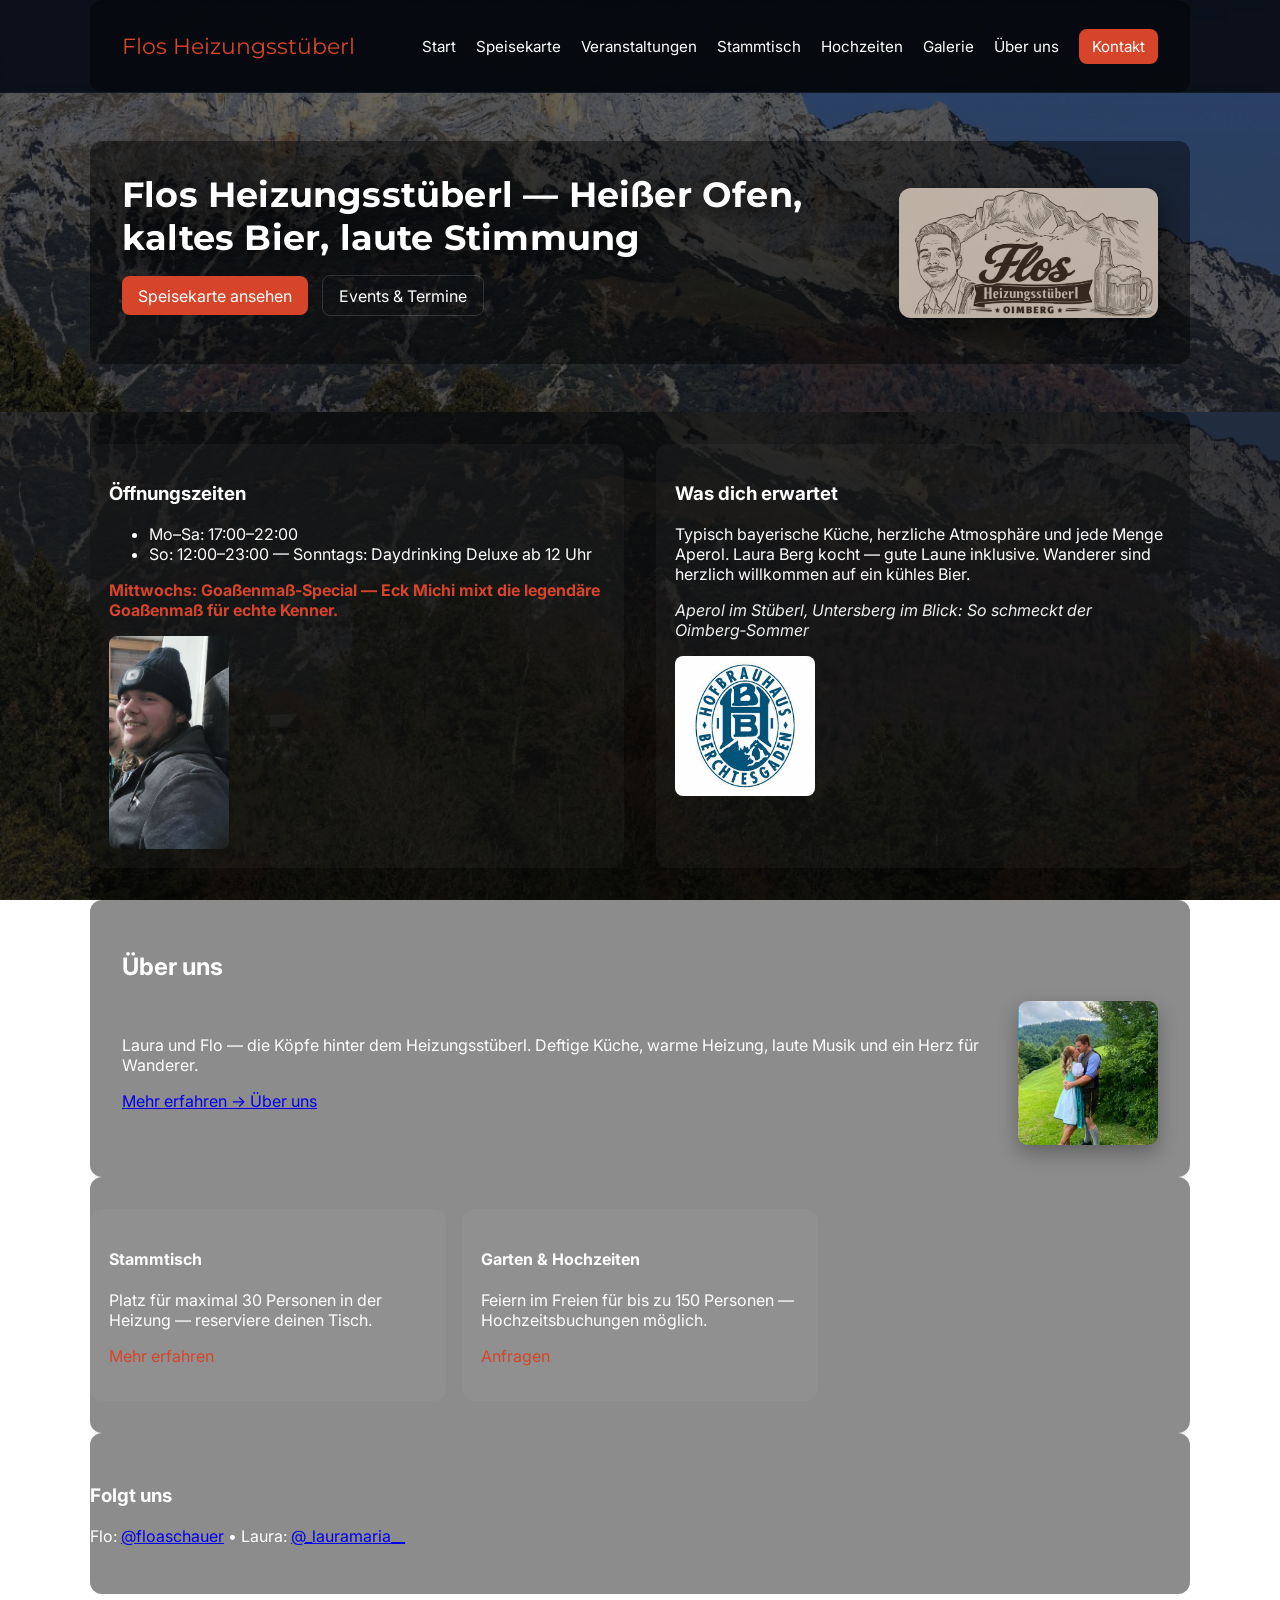
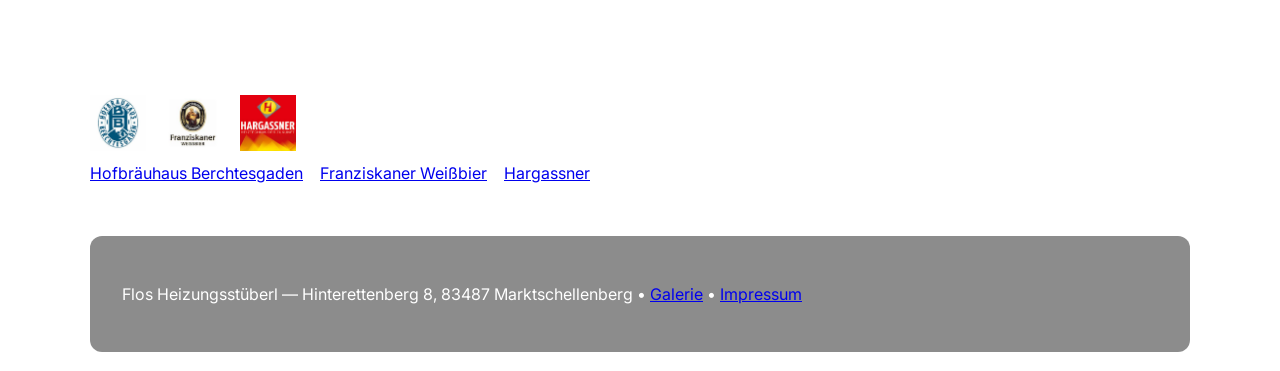
==== index.html @ 91a281ba "update image landing page" ====
<!doctype html>
<html lang="de">
<head>
  <meta charset="utf-8">
  <meta name="viewport" content="width=device-width,initial-scale=1">
  <title>Flos Heizungsstüberl — Marktschellenberg</title>
  <link rel="stylesheet" href="styles.css">
  <!-- preload main background image to help mobile browsers load it earlier -->
  <link rel="preload" as="image" href="/Logos/Untersberg.jpg">
  <link href="https://fonts.googleapis.com/css2?family=Inter:wght@300;400;600;800&family=Montserrat:wght@400;700&display=swap" rel="stylesheet">
  <meta name="description" content="Flos Heizungsstüberl in Marktschellenberg — Bistro, Bier & sonntägliches Daydrinking. Speisekarte, Veranstaltungen & Reservierung.">
</head>
<body>
  <header class="site-header">
    <div class="wrap">
      <a class="brand" href="/">Flos Heizungsstüberl</a>
      <button class="nav-toggle" aria-expanded="false" aria-label="Menü"><span class="hamburger"></span></button>
      <nav id="main-nav">
        <a href="/">Start</a>
        <a href="speisekarte.html">Speisekarte</a>
        <a href="veranstaltungen.html">Veranstaltungen</a>
        <a href="stammtisch.html">Stammtisch</a>
        <a href="hochzeiten.html">Hochzeiten</a>
        <a href="gallery.html">Galerie</a>
        <a href="ueber-uns.html">Über uns</a>
        <a href="kontakt.html" class="cta">Kontakt</a>
      </nav>
    </div>
  </header>

  <main>
    <section class="hero">
      <div class="wrap hero-inner">
        <div class="hero-text">
          <h1 class="slogan">Flos Heizungsstüberl — Heißer Ofen, kaltes Bier, laute Stimmung</h1>
          <p class="buttons">
            <a href="speisekarte.html" class="btn">Speisekarte ansehen</a>
            <a href="veranstaltungen.html" class="btn ghost">Events &amp; Termine</a>
          </p>
        </div>
        <div class="hero-image">
          <!-- Verwende Flo-Logo im Hero -->
          <img src="Bilder/Flo_Logo_V8.png" alt="Flos Logo" loading="eager">
        </div>
      </div>
    </section>

    <section class="info wrap">
      <div class="col">
        <h3>Öffnungszeiten</h3>
        <ul>
          <li>Mo–Sa: 17:00–22:00</li>
          <li>So: 12:00–23:00 — Sonntags: Daydrinking Deluxe ab 12 Uhr</li>
        </ul>
        <p class="highlight">Mittwochs: Goaßenmaß‑Special — Eck Michi mixt die legendäre Goaßenmaß für echte Kenner.</p>
        <!-- Michi Porträt neben dem Special -->
        <img src="Bilder/Michi_portraet.jpg" alt="Michi Portrait" style="width:120px;border-radius:8px;margin-top:0.6rem">
      </div>
      <div class="col">
        <h3>Was dich erwartet</h3>
        <p>Typisch bayerische Küche, herzliche Atmosphäre und jede Menge Aperol. Laura Berg kocht — gute Laune inklusive. Wanderer sind herzlich willkommen auf ein kühles Bier.</p>
        <p class="fun">Aperol im Stüberl, Untersberg im Blick: So schmeckt der Oimberg‑Sommer</p>
        <!-- Hofbräuhaus Logo weiter unten in diesem Abschnitt -->
        <img src="Logos/Hofbrauhaus_Berchtesgaden.jpg" alt="Hofbräuhaus Berchtesgaden" style="width:140px;margin-top:0.8rem;border-radius:8px">
      </div>
    </section>

    <section class="about wrap">
      <h2>Über uns</h2>
      <div style="display:flex;gap:1rem;align-items:center;flex-wrap:wrap">
        <div style="flex:1">
          <p>Laura und Flo — die Köpfe hinter dem Heizungsstüberl. Deftige Küche, warme Heizung, laute Musik und ein Herz für Wanderer.</p>
          <p><a href="ueber-uns.html" class="btn">Mehr erfahren → Über uns</a></p>
        </div>
        <div style="flex:0 0 140px">
          <img src="Bilder/Laura_Flo.jpg" alt="Flo" style="width:140px;border-radius:10px;box-shadow:0 8px 20px rgba(0,0,0,.3)">
        </div>
      </div>
    </section>

    <section class="cta-cards wrap">
      <article>
        <h4>Stammtisch</h4>
        <p>Platz für maximal 30 Personen in der Heizung — reserviere deinen Tisch.</p>
        <p><a href="stammtisch.html" class="link">Mehr erfahren</a></p>
      </article>
      <article>
        <h4>Garten &amp; Hochzeiten</h4>
        <p>Feiern im Freien für bis zu 150 Personen — Hochzeitsbuchungen möglich.</p>
        <p><a href="hochzeiten.html" class="link">Anfragen</a></p>
      </article>
    </section>

    <section class="instagram wrap">
      <h3>Folgt uns</h3>
      <p>Flo: <a href="https://www.instagram.com/floaschauer?igsh=bDdkb3ZwdTlyeHhu" target="_blank">@floaschauer</a> • Laura: <a href="https://www.instagram.com/_lauramaria__?igsh=Y3BoZnE2eTNtZHJj" target="_blank">@_lauramaria__</a></p>
    </section>

    <!-- Partner-Logos jetzt am Seitenende -->
    <section class="partners wrap">
      <h2>Unsere Freunde &amp; Sponsoren</h2>
      <div class="partner-logos">
        <a href="https://www.hofbrauhaus-berchtesgaden.shop/" target="_blank" rel="noopener">
          <img src="Logos/Hofbrauhaus_Berchtesgaden.jpg" alt="Hofbräuhaus Berchtesgaden" loading="lazy">
        </a>
        <a href="https://www.franziskaner-weissbier.de/" target="_blank" rel="noopener">
          <img src="Logos/franziskaner.jpg" alt="Franziskaner Weißbier">
        </a>
        <a href="https://www.hargassner.com/de-de" target="_blank" rel="noopener">
          <img src="Logos/Hargassner.jpg" alt="Hargassner Heizung">
        </a>
      </div>
      <div class="partner-links" style="margin-top:0.8rem">
        <a href="https://www.hofbrauhaus-berchtesgaden.shop/" target="_blank">Hofbräuhaus Berchtesgaden</a> • 
        <a href="https://www.franziskaner-weissbier.de/" target="_blank">Franziskaner Weißbier</a> • 
        <a href="https://www.hargassner.com/de-de" target="_blank">Hargassner</a>
      </div>
    </section>
  </main>

  <footer class="site-footer">
    <div class="wrap">
      <p>Flos Heizungsstüberl — Hinterettenberg 8, 83487 Marktschellenberg • <a href="gallery.html">Galerie</a> • <a href="impressum.html">Impressum</a></p>
    </div>
  </footer>

  <script>
    document.addEventListener('DOMContentLoaded', function(){
      document.querySelectorAll('img[loading="lazy"]').forEach(function(img){
        img.addEventListener('load', function(){ img.classList.add('loaded'); });
      });

      // Mobile nav toggle
      var navToggle = document.querySelector('.nav-toggle');
      var nav = document.getElementById('main-nav');
      function closeNav(){
        if(nav){ nav.classList.remove('open'); }
        if(navToggle){ navToggle.classList.remove('open'); navToggle.setAttribute('aria-expanded','false'); }
      }
      if(navToggle && nav){
        navToggle.addEventListener('click', function(e){
          e.preventDefault();
          var isOpen = nav.classList.toggle('open');
          navToggle.classList.toggle('open', isOpen);
          navToggle.setAttribute('aria-expanded', isOpen ? 'true' : 'false');
        });
        // Close nav on resize to desktop
        window.addEventListener('resize', function(){ if(window.innerWidth > 600){ closeNav(); } });
        // Optional: close when clicking outside the nav on mobile
        document.addEventListener('click', function(e){
          if(!nav.contains(e.target) && !navToggle.contains(e.target) && nav.classList.contains('open')){ closeNav(); }
        });
      }
    });
  </script>
</body>
</html>
---- styles.css ----
/* Stylesheet für Flos Heizungsstüberl - modern, bayerisch angehaucht, dunkles Theme */
:root{--wrap:1100px;--accent:#d6452a;--muted:#bfc7cc;--bg:#0b0b0b;--text:#ffffff}
*{box-sizing:border-box}
body{font-family:Inter,Montserrat,system-ui,Segoe UI,Roboto,Arial,sans-serif;margin:0;color:var(--text);
  /* Restore desktop background with fixed attachment as before (relative path) */
  background-image: linear-gradient(rgba(8,8,8,0.75), rgba(8,8,8,0.8)), url('Logos/Untersberg.jpg');
  background-size:cover;background-position:center;background-attachment:fixed;}
.wrap{max-width:var(--wrap);margin:0 auto;padding:2rem;background:rgba(0,0,0,0.45);border-radius:12px}
.site-header{background:rgba(0,0,0,0.6);backdrop-filter:blur(4px);position:sticky;top:0;z-index:40;border-bottom:1px solid rgba(255,255,255,.04)}
.site-header .wrap{display:flex;align-items:center;justify-content:space-between}
.brand{font-family:Montserrat,Plaster,Inter,serif;font-size:1.4rem;color:var(--accent);text-decoration:none}
nav a{margin-left:1rem;color:var(--text);text-decoration:none;font-size:0.95rem}
nav .cta{background:var(--accent);color:#fff;padding:.5rem .8rem;border-radius:8px}

/* Mobile hamburger button */
.nav-toggle{display:none;background:transparent;border:0;padding:.5rem;border-radius:8px;color:var(--text)}
.nav-toggle .hamburger{display:block;width:22px;height:2px;background:var(--text);position:relative}
.nav-toggle .hamburger::before,.nav-toggle .hamburger::after{content:'';display:block;width:22px;height:2px;background:var(--text);position:absolute;left:0}
.nav-toggle .hamburger::before{top:-7px}
.nav-toggle .hamburger::after{top:7px}

/* When open, animate to X */
.nav-toggle.open .hamburger{background:transparent}
.nav-toggle.open .hamburger::before{transform:rotate(45deg);top:0}
.nav-toggle.open .hamburger::after{transform:rotate(-45deg);top:0}

.hero{padding:3rem 0; color:var(--text); position:relative}
/* Use correct filename for hero background as well */
.hero{background-image:linear-gradient(rgba(0,0,0,0.6), rgba(0,0,0,0.65)), url('Logos/Untersberg.jpg');background-size:cover;background-position:center}
.hero-inner{display:flex;gap:2rem;align-items:center}
.slogan{font-family:Montserrat,Plaster,Inter,serif;font-size:2.2rem;color:#fff;margin:0 0 1rem;letter-spacing:0.2px;text-shadow:0 6px 20px rgba(0,0,0,.7)}
.lead{font-size:1.05rem;opacity:.95}
.buttons .btn{display:inline-block;margin-right:.6rem;padding:.6rem 1rem;border-radius:8px;background:var(--accent);color:#fff;text-decoration:none}
.buttons .ghost{background:transparent;border:1px solid rgba(255,255,255,.15);color:#fff}
.hero-image img{width:420px;border-radius:12px;box-shadow:0 10px 30px rgba(0,0,0,.55);filter:grayscale(10%) brightness(78%);opacity:0.98}
.partners{padding:2rem 0;background:transparent}
.partner-logos{display:flex;gap:1.2rem;align-items:center}
.partner-logos img{height:56px;object-fit:contain;filter:brightness(1);background:transparent}
.info{display:flex;gap:2rem;padding:2rem 0}
.info .col{flex:1;background:rgba(255,255,255,0.03);padding:1.2rem;border-radius:12px}
.highlight{color:var(--accent);font-weight:700}
.cta-cards{display:grid;grid-template-columns:repeat(3,1fr);gap:1rem;padding:2rem 0}
.cta-cards article{background:rgba(255,255,255,0.03);padding:1.2rem;border-radius:12px}
.instagram{padding:2rem 0}
.site-footer{padding:1.2rem 0;background:transparent;border-top:1px solid rgba(255,255,255,.04)}
.link{color:var(--accent);text-decoration:none}
.muted{color:var(--muted)}
.fun{font-style:italic;color:#eee}
.menu ul{list-style:none;padding:0}
.menu li{padding:.35rem 0}
.map-wrapper{position:relative;padding-bottom:56.25%;height:0;overflow:hidden}
.map-wrapper iframe{position:absolute;top:0;left:0;width:100%;height:100%;border:0;border-radius:8px;pointer-events:auto;touch-action:auto;-webkit-overflow-scrolling:touch}
.gallery-grid img{width:100%;border-radius:10px}
.btn.whatsapp{background:#25D366;color:#fff;border:none}

/* Map hint overlay styles */
.map-hint{position:absolute;left:12px;right:12px;bottom:12px;background:rgba(0,0,0,0.55);color:#fff;padding:.5rem .8rem;border-radius:8px;font-size:0.95rem;text-align:center;pointer-events:none}

/* Mobile optimizations */
@media(max-width:600px){
  .wrap{padding:1rem;border-radius:8px}
  .site-header .wrap{flex-direction:row;align-items:center;gap:.5rem}
  .brand{font-size:1.2rem}
  /* show hamburger and hide nav by default on mobile */
  .nav-toggle{display:inline-flex;align-items:center;justify-content:center}
  nav{display:none;flex-direction:column;gap:.5rem;margin-top:.5rem}
  nav.open{display:flex}
  nav a{margin-left:0;padding:.6rem .8rem;border-radius:8px;background:rgba(255,255,255,0.03)}
  nav a.cta{margin-top:.25rem}

  .hero-inner{flex-direction:column-reverse;gap:1rem}
  .slogan{font-size:1.4rem}
  .lead{font-size:1rem}
  .hero-image img{width:100%;max-width:420px}
  .buttons .btn{display:block;width:100%;margin:0 0 .6rem;padding:0.9rem 1rem;font-size:1rem}
  .buttons .ghost{width:100%;background:transparent;border:2px solid rgba(255,255,255,.15);color:var(--text)}
  .info{flex-direction:column}
  .info .col{padding:1rem}
  .partner-logos{justify-content:center;flex-wrap:wrap}
  .partner-logos img{height:48px;filter:none;background:rgba(255,255,255,0.02);padding:.3rem;border-radius:8px}
  .cta-cards{grid-template-columns:1fr}
  .menu li{font-size:1rem}
  .map-wrapper{padding-bottom:56.25%}
  /* mobile: avoid fixed backgrounds for performance and compatibility */
  body{background-attachment:scroll}
  /* Reduce overlay opacity on mobile so background is more visible */
  .wrap{background:rgba(0,0,0,0.25)}
  /* Use existing JPG for mobile fallback */
  .hero{background-image: linear-gradient(rgba(0,0,0,0.35), rgba(0,0,0,0.45)), url('Logos/Untersberg.jpg')}
}

/* Make mobile background lighter */
@media(max-width:600px){
  body{background-image: linear-gradient(rgba(18,18,18,0.55), rgba(18,18,18,0.55)), url('Logos/Untersberg.jpg');}
  .hero-image img{width:100%;max-width:320px}
  /* Flo portrait button style */
  .flo-btn{display:inline-block;border-radius:50%;overflow:hidden;width:56px;height:56px;border:2px solid rgba(255,255,255,0.08);box-shadow:0 6px 14px rgba(0,0,0,0.35)}
}

/* place Flo logo top-right on subpages */
@media(min-width:601px){
  .subpage-flo-logo{position:fixed;top:18px;right:18px;width:72px;height:72px;border-radius:50%;box-shadow:0 8px 20px rgba(0,0,0,.4)}
}

@media(min-width:601px) and (max-width:900px){
  .slogan{font-size:1.8rem}
  .hero-image img{width:320px}
  nav{flex-wrap:wrap}
}

/* Ensure gallery images are always visible on mobile/blocked-image fallback: force display */
.gallery-grid img{opacity:1 !important;visibility:visible !important}
/* Ensure images never overflow */
img{max-width:100%;height:auto;display:block}

/* Improve touch targets */
a,button,input,select,textarea{touch-action:manipulation}

/* Lazy-load helper: show images by default to avoid them being invisible if JS missed the load event */
img[loading="lazy"]{opacity:1;transition:opacity .35s ease-in}
img[loading="lazy"].loaded{opacity:1}
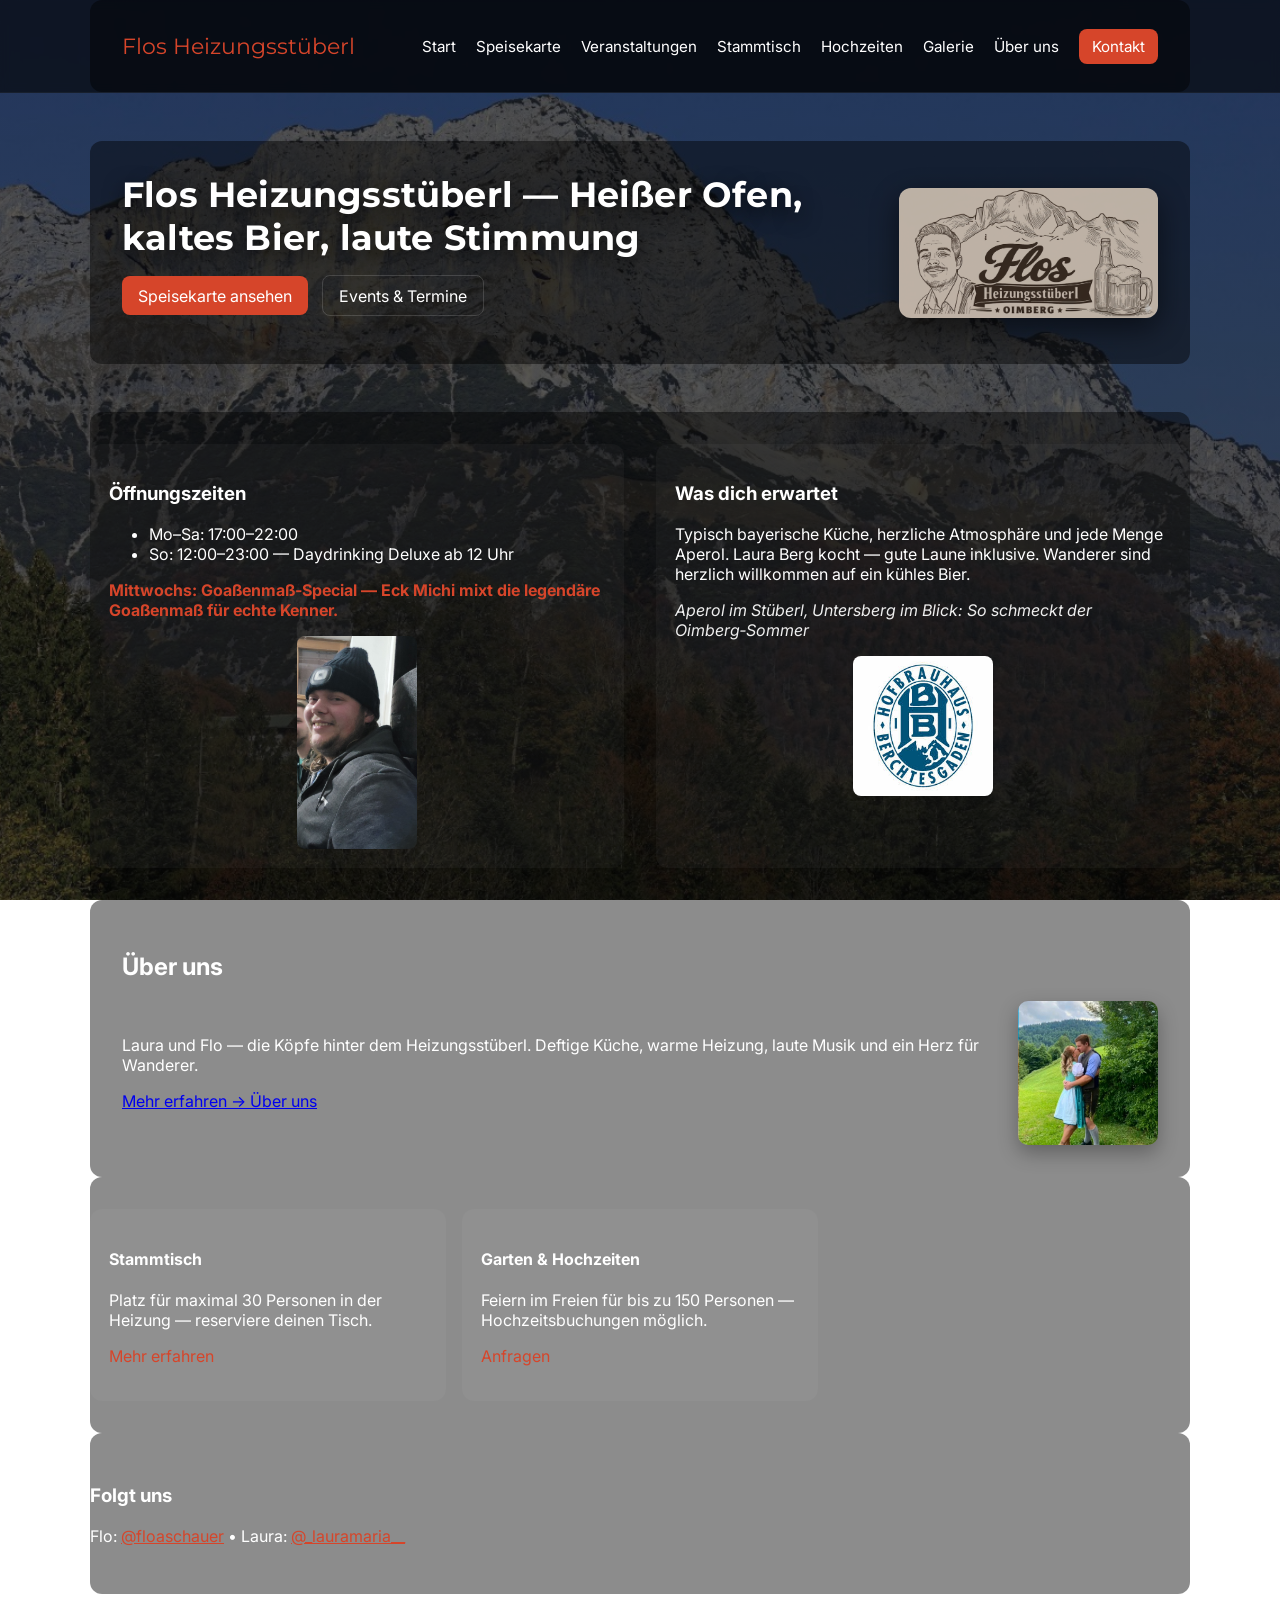
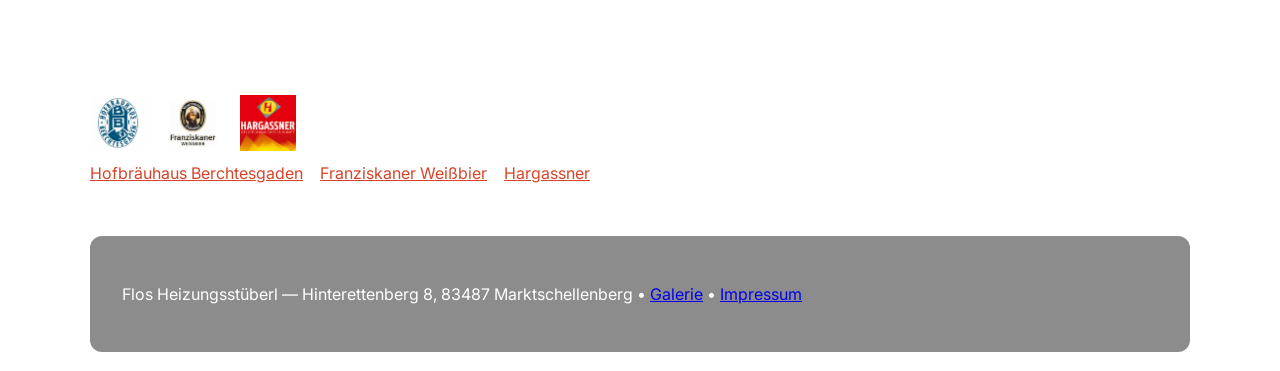
==== commit 31d81105: "minor changes" ====
--- a/index.html
+++ b/index.html
@@ -50,18 +50,21 @@
         <h3>Öffnungszeiten</h3>
         <ul>
           <li>Mo–Sa: 17:00–22:00</li>
-          <li>So: 12:00–23:00 — Sonntags: Daydrinking Deluxe ab 12 Uhr</li>
+          <li>So: 12:00–23:00 — Daydrinking Deluxe ab 12 Uhr</li>
         </ul>
         <p class="highlight">Mittwochs: Goaßenmaß‑Special — Eck Michi mixt die legendäre Goaßenmaß für echte Kenner.</p>
         <!-- Michi Porträt neben dem Special -->
+		<center>
         <img src="Bilder/Michi_portraet.jpg" alt="Michi Portrait" style="width:120px;border-radius:8px;margin-top:0.6rem">
+		</center>
       </div>
       <div class="col">
         <h3>Was dich erwartet</h3>
         <p>Typisch bayerische Küche, herzliche Atmosphäre und jede Menge Aperol. Laura Berg kocht — gute Laune inklusive. Wanderer sind herzlich willkommen auf ein kühles Bier.</p>
         <p class="fun">Aperol im Stüberl, Untersberg im Blick: So schmeckt der Oimberg‑Sommer</p>
-        <!-- Hofbräuhaus Logo weiter unten in diesem Abschnitt -->
+        <center>
         <img src="Logos/Hofbrauhaus_Berchtesgaden.jpg" alt="Hofbräuhaus Berchtesgaden" style="width:140px;margin-top:0.8rem;border-radius:8px">
+		</center>
       </div>
     </section>
 
@@ -93,7 +96,7 @@
 
     <section class="instagram wrap">
       <h3>Folgt uns</h3>
-      <p>Flo: <a href="https://www.instagram.com/floaschauer?igsh=bDdkb3ZwdTlyeHhu" target="_blank">@floaschauer</a> • Laura: <a href="https://www.instagram.com/_lauramaria__?igsh=Y3BoZnE2eTNtZHJj" target="_blank">@_lauramaria__</a></p>
+      <p>Flo: <a href="https://www.instagram.com/floaschauer?igsh=bDdkb3ZwdTlyeHhu" style="color: #d6452a; target="_blank">@floaschauer</a> • Laura: <a href="https://www.instagram.com/_lauramaria__?igsh=Y3BoZnE2eTNtZHJj" style="color: #d6452a; target="_blank">@_lauramaria__</a></p>
     </section>
 
     <!-- Partner-Logos jetzt am Seitenende -->
@@ -111,9 +114,9 @@
         </a>
       </div>
       <div class="partner-links" style="margin-top:0.8rem">
-        <a href="https://www.hofbrauhaus-berchtesgaden.shop/" target="_blank">Hofbräuhaus Berchtesgaden</a> • 
-        <a href="https://www.franziskaner-weissbier.de/" target="_blank">Franziskaner Weißbier</a> • 
-        <a href="https://www.hargassner.com/de-de" target="_blank">Hargassner</a>
+        <a href="https://www.hofbrauhaus-berchtesgaden.shop/" style="color: #d6452a; target="_blank">Hofbräuhaus Berchtesgaden</a> • 
+        <a href="https://www.franziskaner-weissbier.de/" style="color: #d6452a; target="_blank">Franziskaner Weißbier</a> • 
+        <a href="https://www.hargassner.com/de-de" style="color: #d6452a; target="_blank">Hargassner</a>
       </div>
     </section>
   </main>
--- a/styles.css
+++ b/styles.css
@@ -3,7 +3,7 @@
 *{box-sizing:border-box}
 body{font-family:Inter,Montserrat,system-ui,Segoe UI,Roboto,Arial,sans-serif;margin:0;color:var(--text);
   /* Restore desktop background with fixed attachment as before (relative path) */
-  background-image: linear-gradient(rgba(8,8,8,0.75), rgba(8,8,8,0.8)), url('Logos/Untersberg.jpg');
+  background-image: linear-gradient(rgba(8,8,8,0.65), rgba(8,8,8,0.7)), url('Logos/Untersberg.jpg');
   background-size:cover;background-position:center;background-attachment:fixed;}
 .wrap{max-width:var(--wrap);margin:0 auto;padding:2rem;background:rgba(0,0,0,0.45);border-radius:12px}
 .site-header{background:rgba(0,0,0,0.6);backdrop-filter:blur(4px);position:sticky;top:0;z-index:40;border-bottom:1px solid rgba(255,255,255,.04)}
@@ -26,7 +26,7 @@
 
 .hero{padding:3rem 0; color:var(--text); position:relative}
 /* Use correct filename for hero background as well */
-.hero{background-image:linear-gradient(rgba(0,0,0,0.6), rgba(0,0,0,0.65)), url('Logos/Untersberg.jpg');background-size:cover;background-position:center}
+/*.hero{background-image:linear-gradient(rgba(0,0,0,0.6), rgba(0,0,0,0.65)), url('Logos/Untersberg.jpg');background-size:cover;background-position:center}*/
 .hero-inner{display:flex;gap:2rem;align-items:center}
 .slogan{font-family:Montserrat,Plaster,Inter,serif;font-size:2.2rem;color:#fff;margin:0 0 1rem;letter-spacing:0.2px;text-shadow:0 6px 20px rgba(0,0,0,.7)}
 .lead{font-size:1.05rem;opacity:.95}
@@ -91,7 +91,7 @@
 
 /* Make mobile background lighter */
 @media(max-width:600px){
-  body{background-image: linear-gradient(rgba(18,18,18,0.55), rgba(18,18,18,0.55)), url('Logos/Untersberg.jpg');}
+  body{background-image: linear-gradient(rgba(18,18,18,0.45), rgba(18,18,18,0.45)), url('Logos/Untersberg.jpg');}
   .hero-image img{width:100%;max-width:320px}
   /* Flo portrait button style */
   .flo-btn{display:inline-block;border-radius:50%;overflow:hidden;width:56px;height:56px;border:2px solid rgba(255,255,255,0.08);box-shadow:0 6px 14px rgba(0,0,0,0.35)}
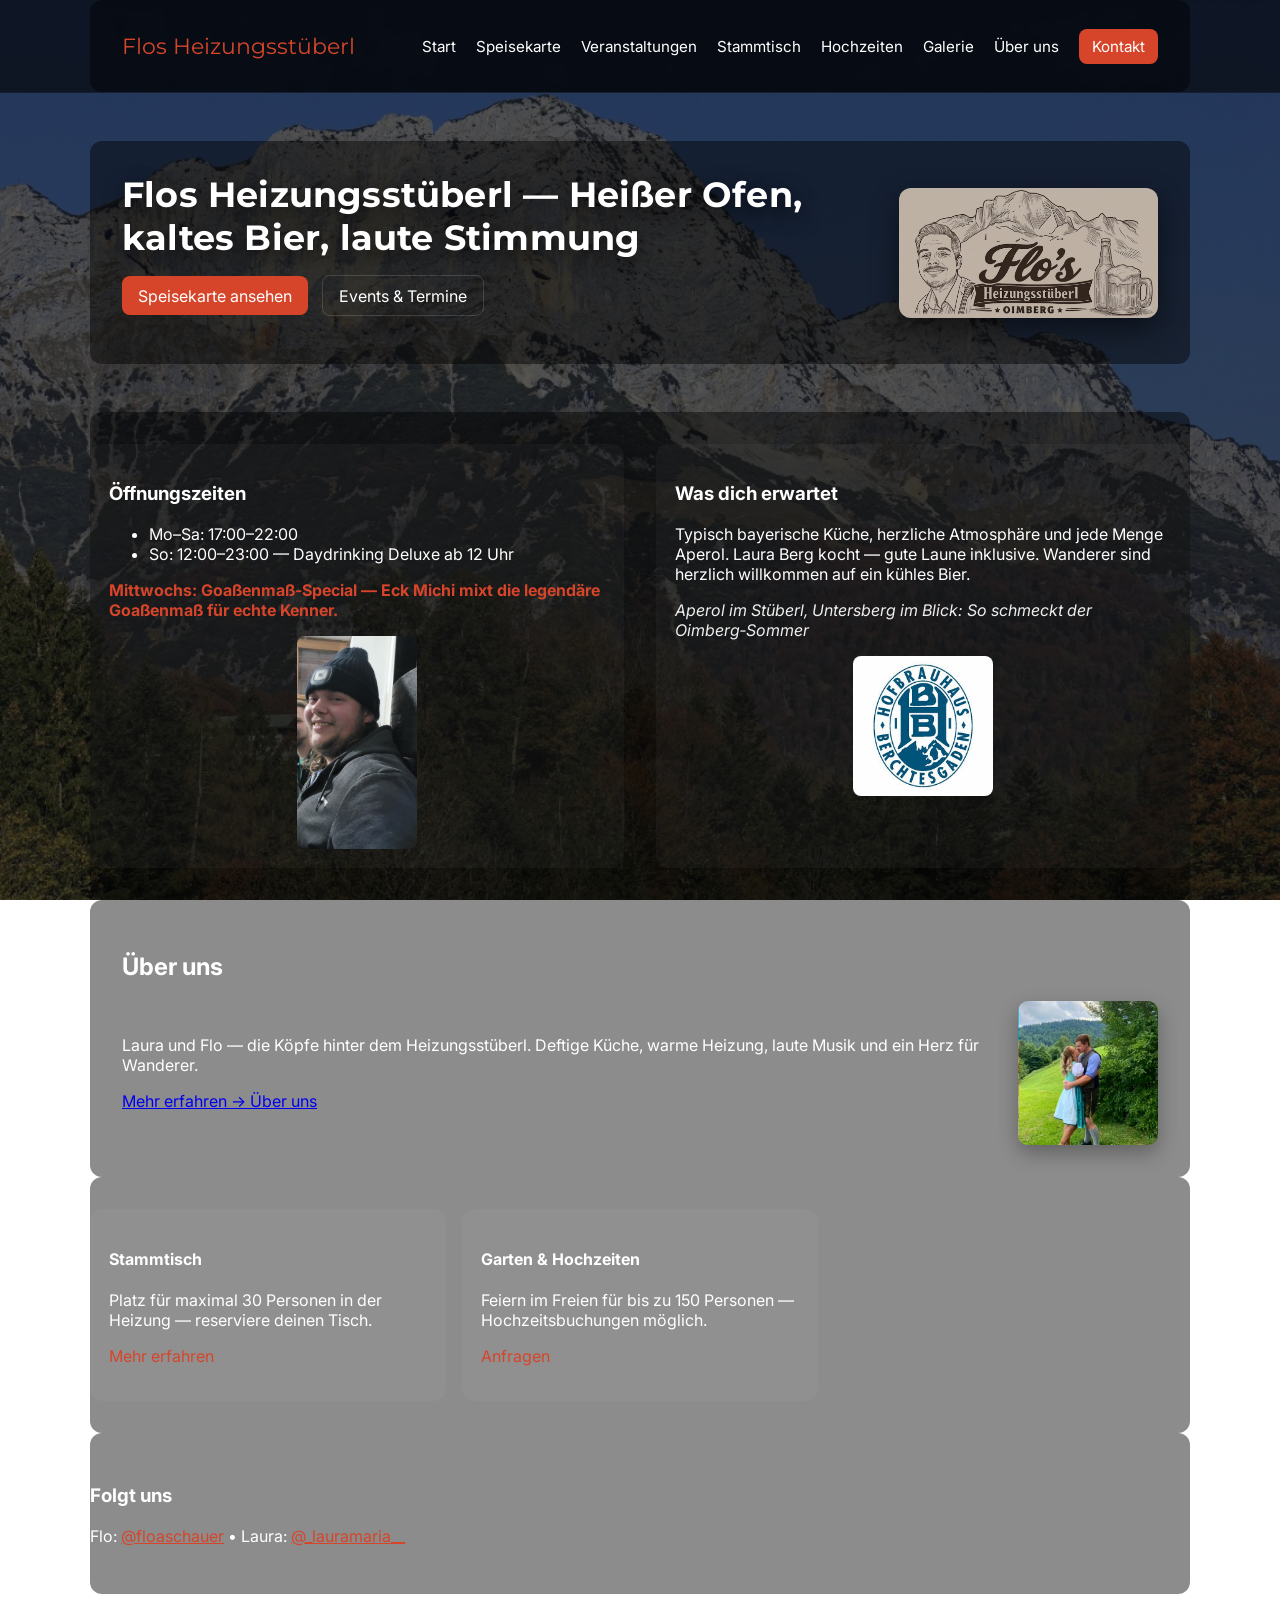
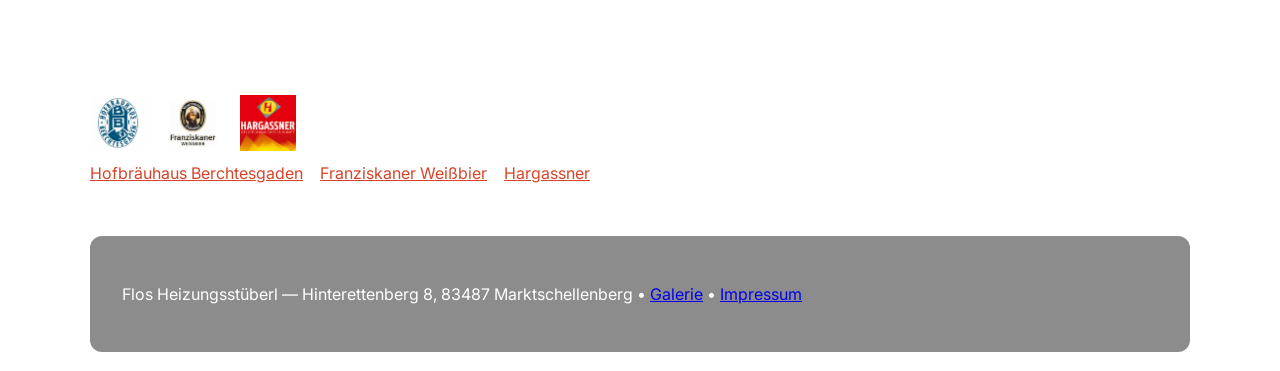
==== commit fa1fe870: "update logo" ====
--- a/index.html
+++ b/index.html
@@ -40,7 +40,7 @@
         </div>
         <div class="hero-image">
           <!-- Verwende Flo-Logo im Hero -->
-          <img src="Bilder/Flo_Logo_V8.png" alt="Flos Logo" loading="eager">
+          <img src="Bilder/Flo_Logo_V10.jpg" alt="Flos Logo" loading="eager">
         </div>
       </div>
     </section>
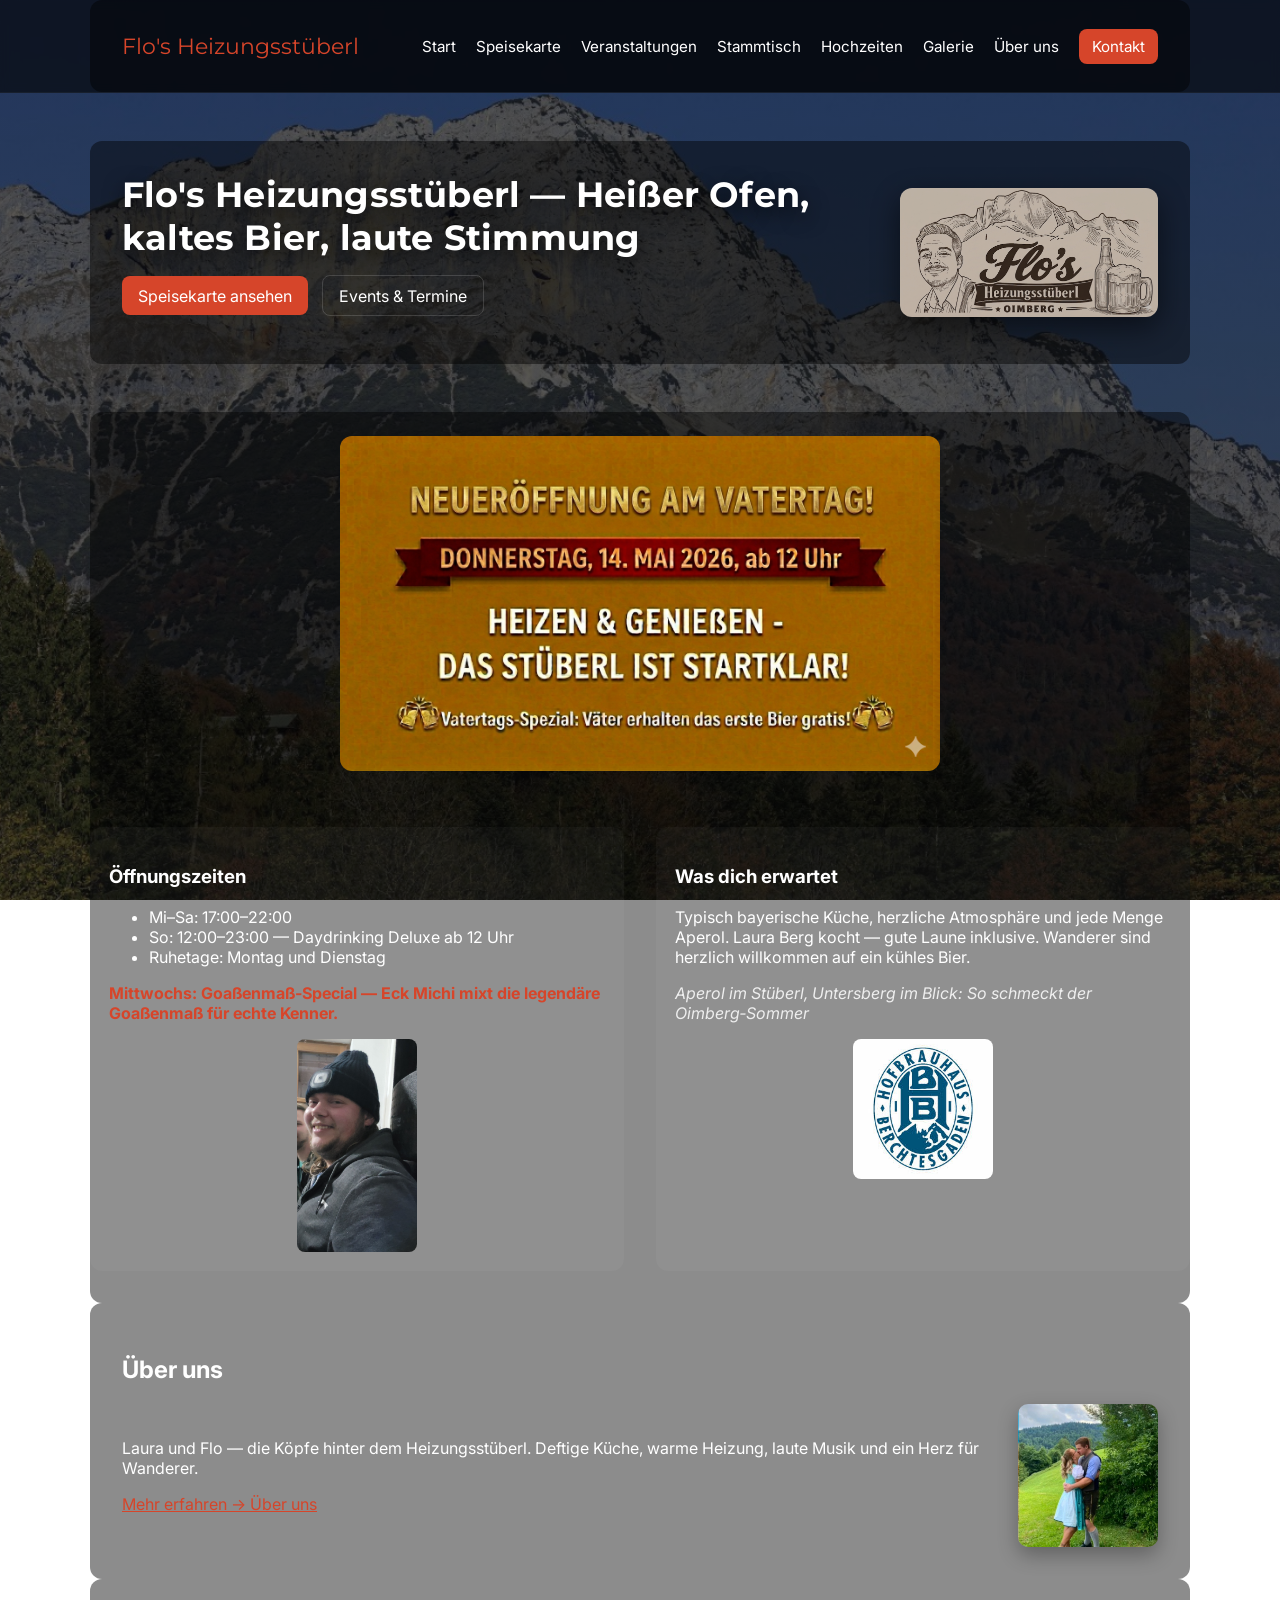
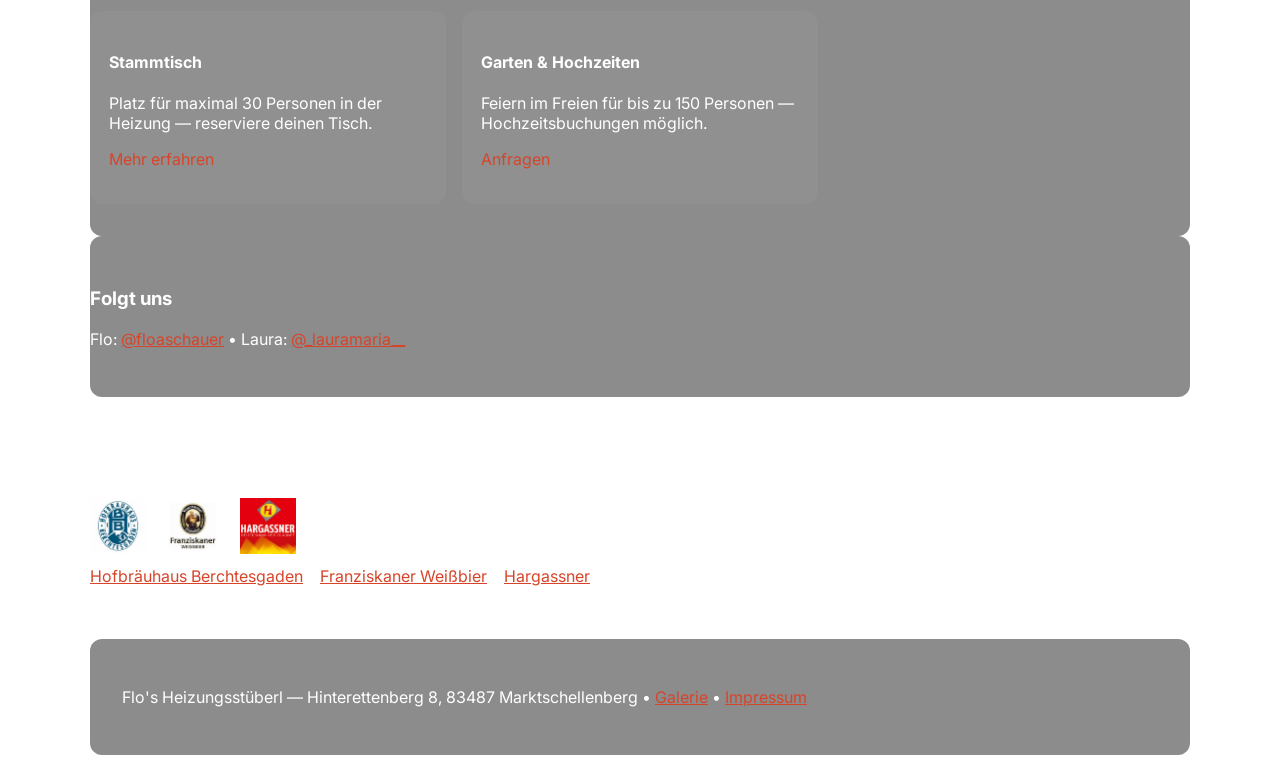
==== commit 42ff40d3: "Update: Flo's Heizungsstüberl Anpassungen (Öffnungszeiten, Links, Neueröffnung-Bild)" ====
--- a/index.html
+++ b/index.html
@@ -3,17 +3,17 @@
 <head>
   <meta charset="utf-8">
   <meta name="viewport" content="width=device-width,initial-scale=1">
-  <title>Flos Heizungsstüberl — Marktschellenberg</title>
+  <title>Flo's Heizungsstüberl — Marktschellenberg</title>
   <link rel="stylesheet" href="styles.css">
   <!-- preload main background image to help mobile browsers load it earlier -->
   <link rel="preload" as="image" href="/Logos/Untersberg.jpg">
   <link href="https://fonts.googleapis.com/css2?family=Inter:wght@300;400;600;800&family=Montserrat:wght@400;700&display=swap" rel="stylesheet">
-  <meta name="description" content="Flos Heizungsstüberl in Marktschellenberg — Bistro, Bier & sonntägliches Daydrinking. Speisekarte, Veranstaltungen & Reservierung.">
+  <meta name="description" content="Flo's Heizungsstüberl in Marktschellenberg — Bistro, Bier & sonntägliches Daydrinking. Speisekarte, Veranstaltungen & Reservierung.">
 </head>
 <body>
   <header class="site-header">
     <div class="wrap">
-      <a class="brand" href="/">Flos Heizungsstüberl</a>
+      <a class="brand" href="/">Flo's Heizungsstüberl</a>
       <button class="nav-toggle" aria-expanded="false" aria-label="Menü"><span class="hamburger"></span></button>
       <nav id="main-nav">
         <a href="/">Start</a>
@@ -32,7 +32,7 @@
     <section class="hero">
       <div class="wrap hero-inner">
         <div class="hero-text">
-          <h1 class="slogan">Flos Heizungsstüberl — Heißer Ofen, kaltes Bier, laute Stimmung</h1>
+          <h1 class="slogan">Flo's Heizungsstüberl — Heißer Ofen, kaltes Bier, laute Stimmung</h1>
           <p class="buttons">
             <a href="speisekarte.html" class="btn">Speisekarte ansehen</a>
             <a href="veranstaltungen.html" class="btn ghost">Events &amp; Termine</a>
@@ -45,12 +45,19 @@
       </div>
     </section>
 
+    <section class="wrap" style="text-align:center;padding-top:1.5rem;padding-bottom:1.5rem">
+      <center>
+      <img src="Bilder/Neueroeffnung.png" alt="Neueröffnung am Vatertag" style="width:100%;max-width:600px;border-radius:12px">
+      </center>
+    </section>
+
     <section class="info wrap">
       <div class="col">
         <h3>Öffnungszeiten</h3>
         <ul>
-          <li>Mo–Sa: 17:00–22:00</li>
+          <li>Mi–Sa: 17:00–22:00</li>
           <li>So: 12:00–23:00 — Daydrinking Deluxe ab 12 Uhr</li>
+          <li>Ruhetage: Montag und Dienstag</li>
         </ul>
         <p class="highlight">Mittwochs: Goaßenmaß‑Special — Eck Michi mixt die legendäre Goaßenmaß für echte Kenner.</p>
         <!-- Michi Porträt neben dem Special -->
@@ -123,7 +130,7 @@
 
   <footer class="site-footer">
     <div class="wrap">
-      <p>Flos Heizungsstüberl — Hinterettenberg 8, 83487 Marktschellenberg • <a href="gallery.html">Galerie</a> • <a href="impressum.html">Impressum</a></p>
+      <p>Flo's Heizungsstüberl — Hinterettenberg 8, 83487 Marktschellenberg • <a href="gallery.html">Galerie</a> • <a href="impressum.html">Impressum</a></p>
     </div>
   </footer>
 
--- a/styles.css
+++ b/styles.css
@@ -119,3 +119,7 @@
 /* Lazy-load helper: show images by default to avoid them being invisible if JS missed the load event */
 img[loading="lazy"]{opacity:1;transition:opacity .35s ease-in}
 img[loading="lazy"].loaded{opacity:1}
+
+a {
+  color: var(--accent);
+}
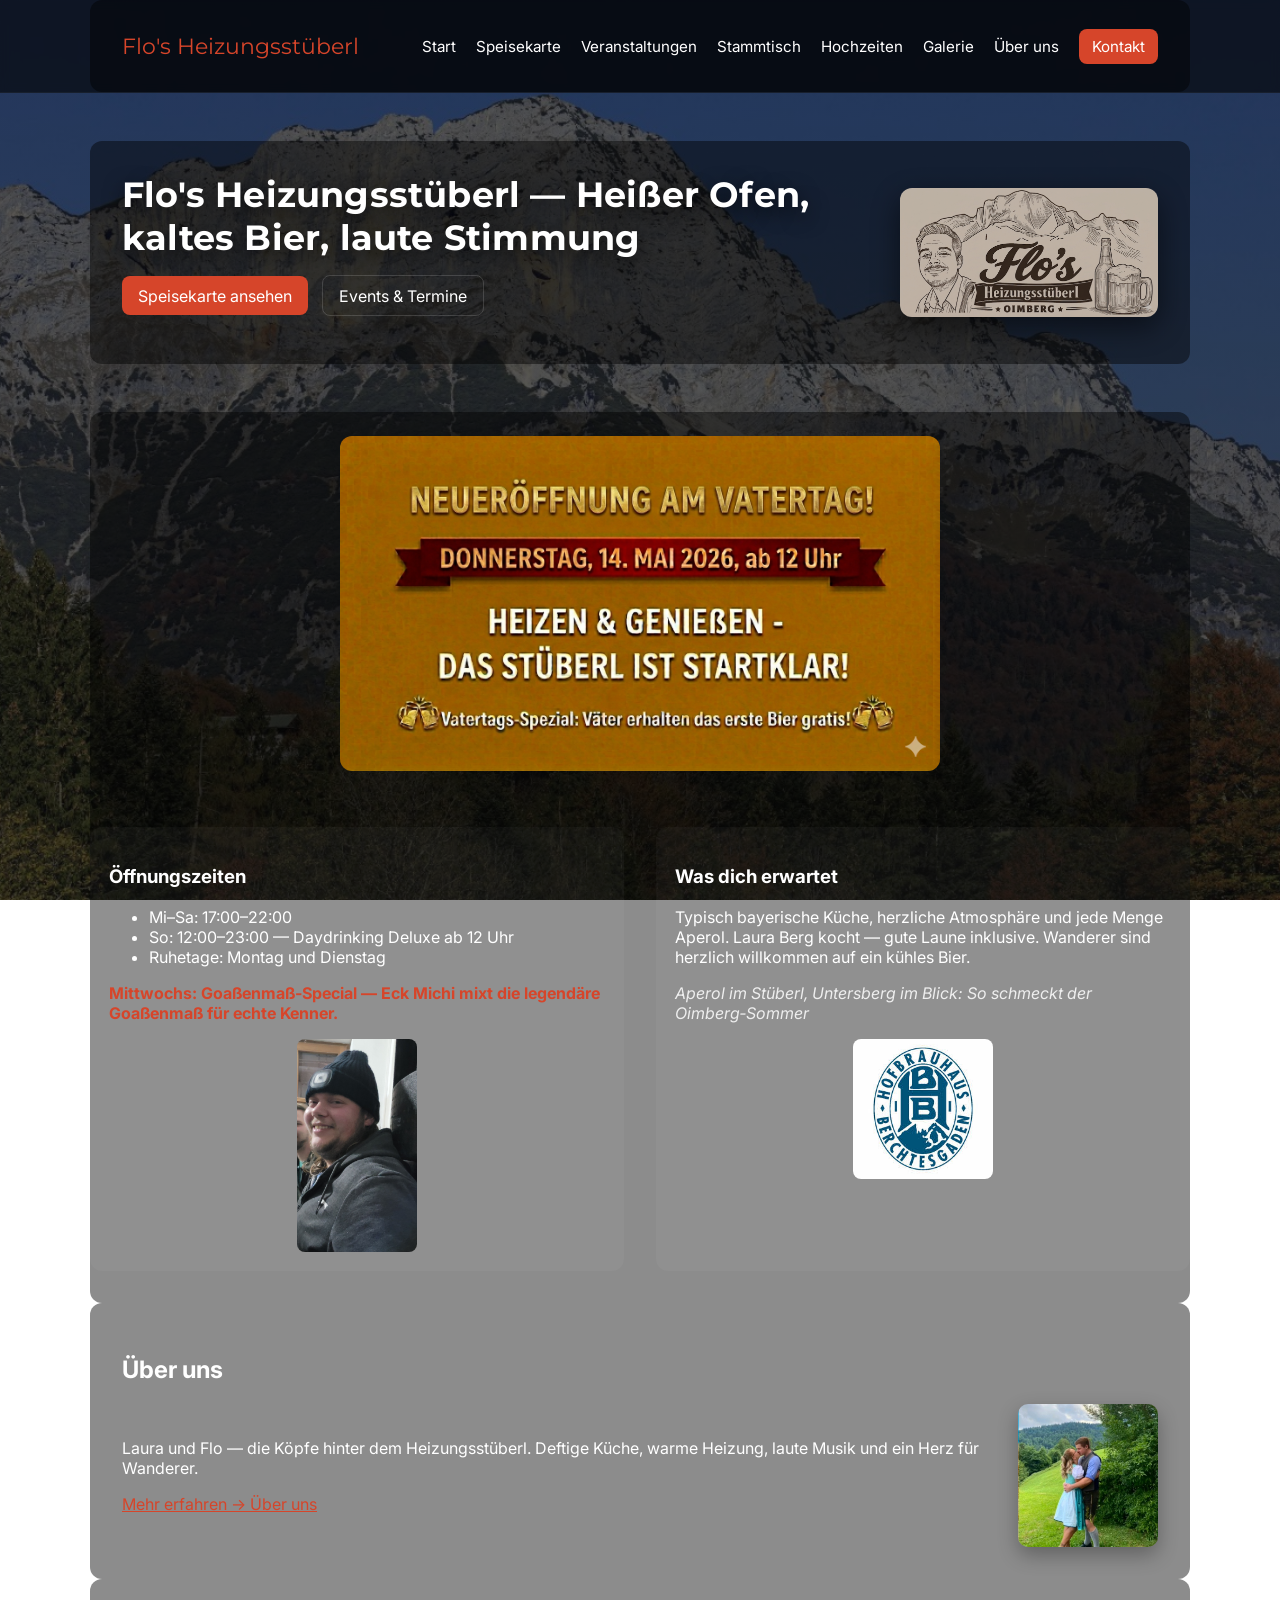
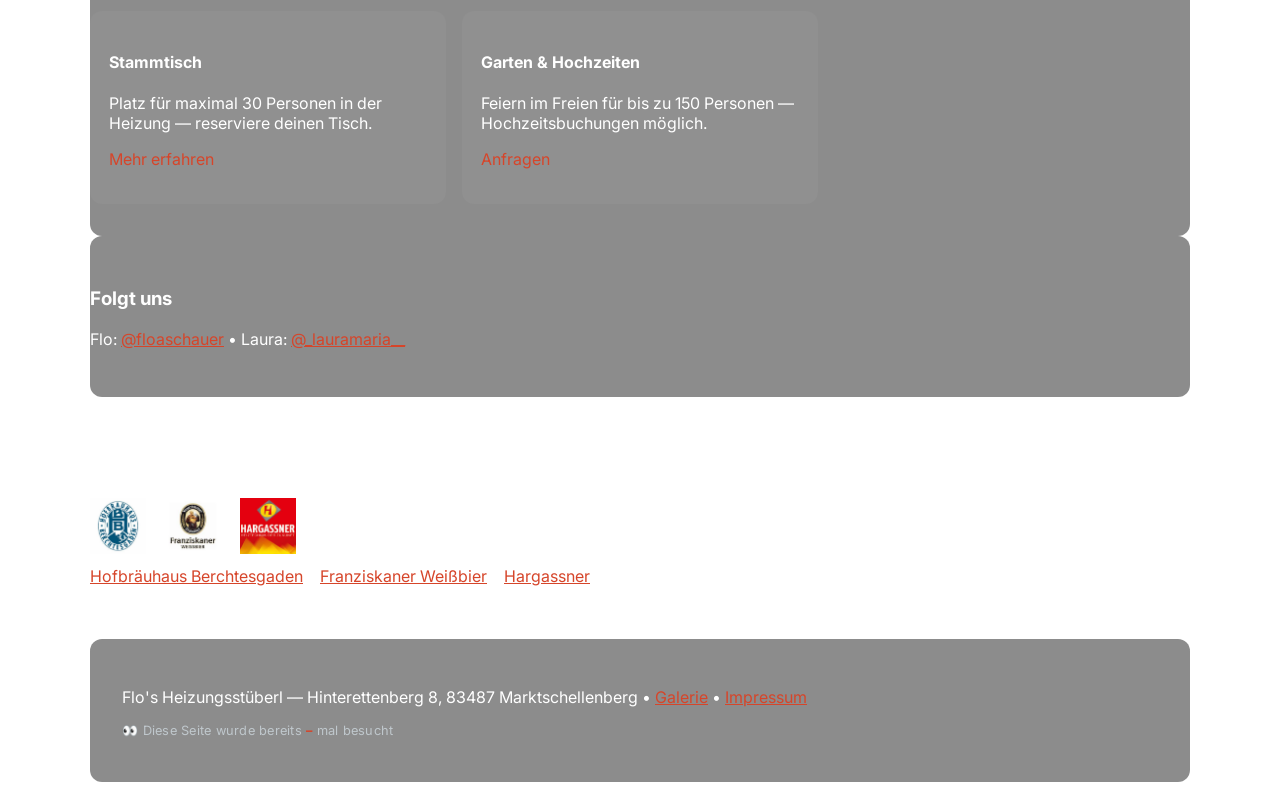
==== commit 91ce5de1: "Add visitor counter to landing page footer" ====
--- a/index.html
+++ b/index.html
@@ -131,10 +131,27 @@
   <footer class="site-footer">
     <div class="wrap">
       <p>Flo's Heizungsstüberl — Hinterettenberg 8, 83487 Marktschellenberg • <a href="gallery.html">Galerie</a> • <a href="impressum.html">Impressum</a></p>
+      <p class="visit-counter">👀 Diese Seite wurde bereits <strong id="visit-count">…</strong> mal besucht</p>
     </div>
   </footer>
 
   <script>
+    // Visitor counter — increments once per browser session
+    (function(){
+      var countEl = document.getElementById('visit-count');
+      if(!countEl) return;
+      var api = 'https://api.counterapi.dev/v1/flos-heizungs-stueberl/homepage/';
+      var alreadyCounted = sessionStorage.getItem('visited');
+      var endpoint = alreadyCounted ? 'get' : 'up';
+      fetch(api + endpoint)
+        .then(function(r){ return r.ok ? r.json() : Promise.reject(); })
+        .then(function(d){
+          countEl.textContent = (d.count || 0).toLocaleString('de-DE');
+          if(!alreadyCounted) sessionStorage.setItem('visited','1');
+        })
+        .catch(function(){ countEl.textContent = '–'; });
+    })();
+
     document.addEventListener('DOMContentLoaded', function(){
       document.querySelectorAll('img[loading="lazy"]').forEach(function(img){
         img.addEventListener('load', function(){ img.classList.add('loaded'); });
--- a/styles.css
+++ b/styles.css
@@ -43,6 +43,8 @@
 .cta-cards article{background:rgba(255,255,255,0.03);padding:1.2rem;border-radius:12px}
 .instagram{padding:2rem 0}
 .site-footer{padding:1.2rem 0;background:transparent;border-top:1px solid rgba(255,255,255,.04)}
+.visit-counter{margin-top:.5rem;font-size:.8rem;color:var(--muted);letter-spacing:.02em}
+.visit-counter strong{color:var(--accent)}
 .link{color:var(--accent);text-decoration:none}
 .muted{color:var(--muted)}
 .fun{font-style:italic;color:#eee}
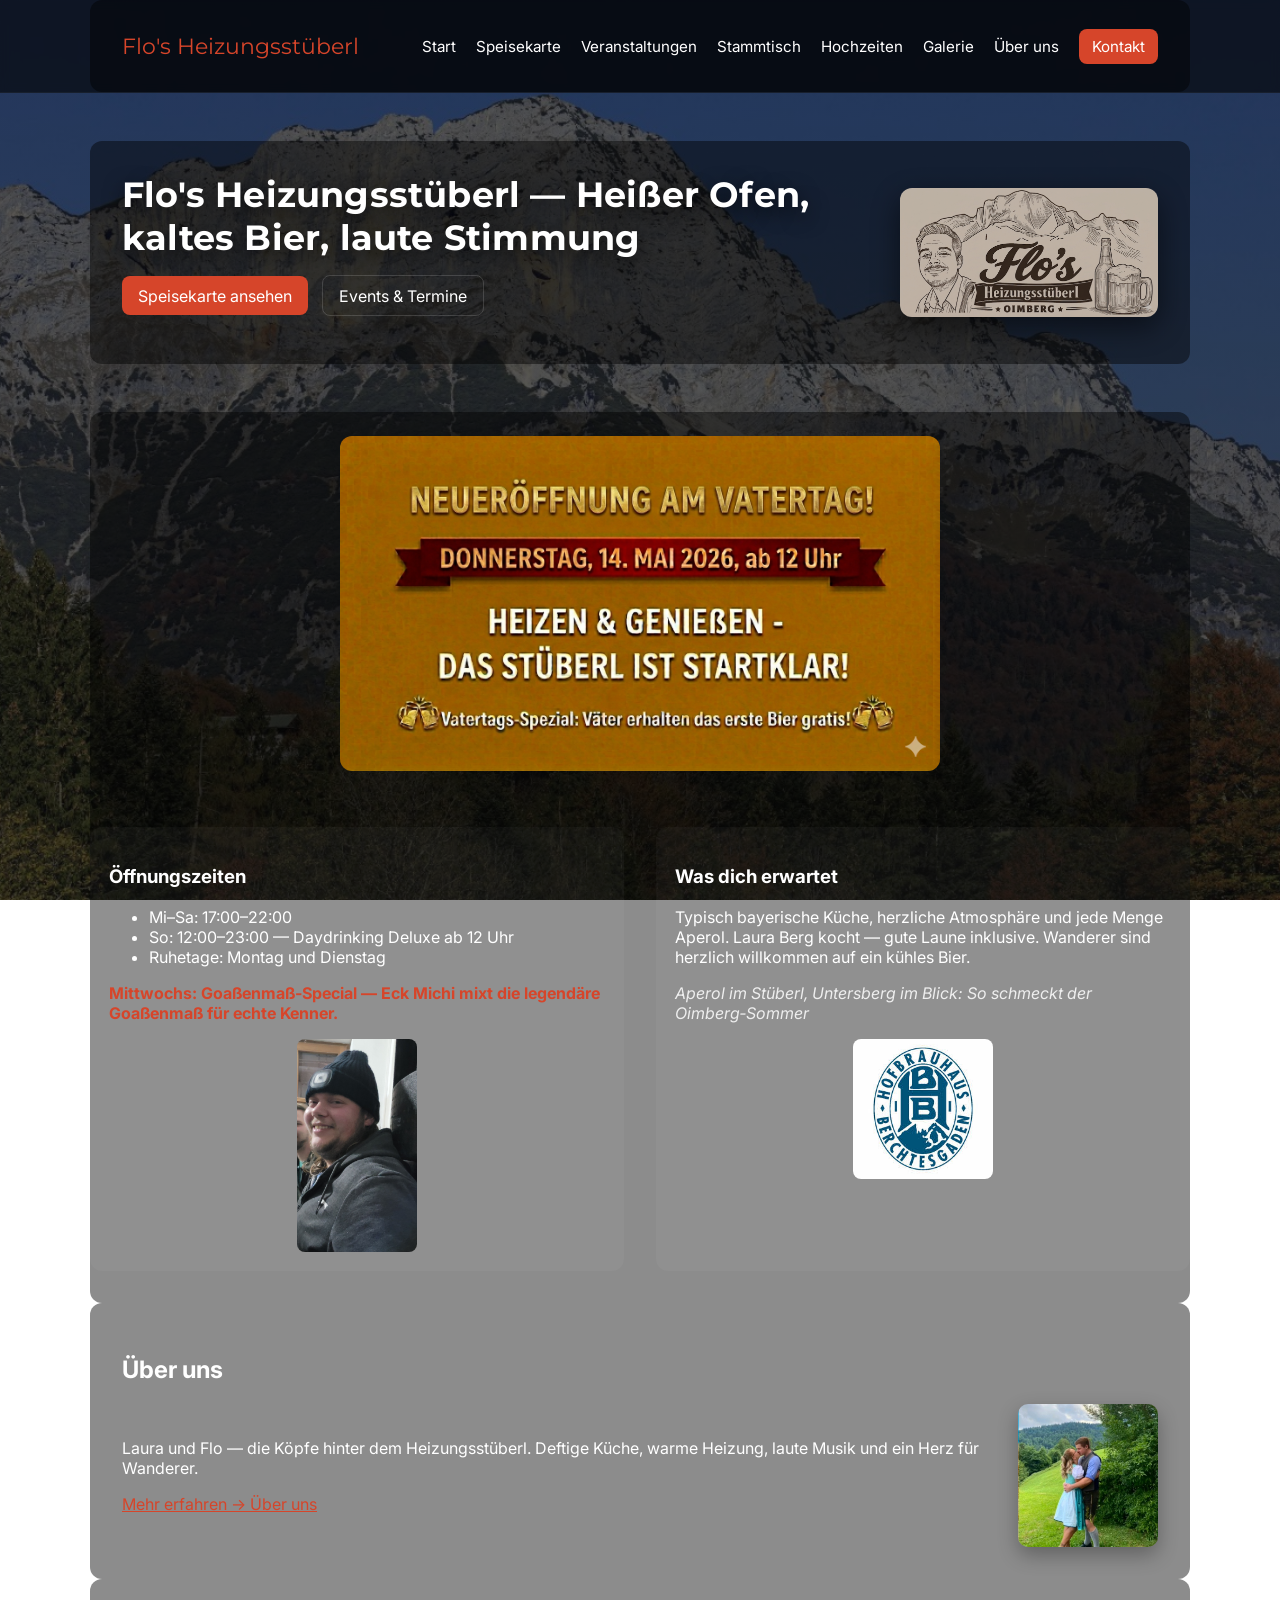
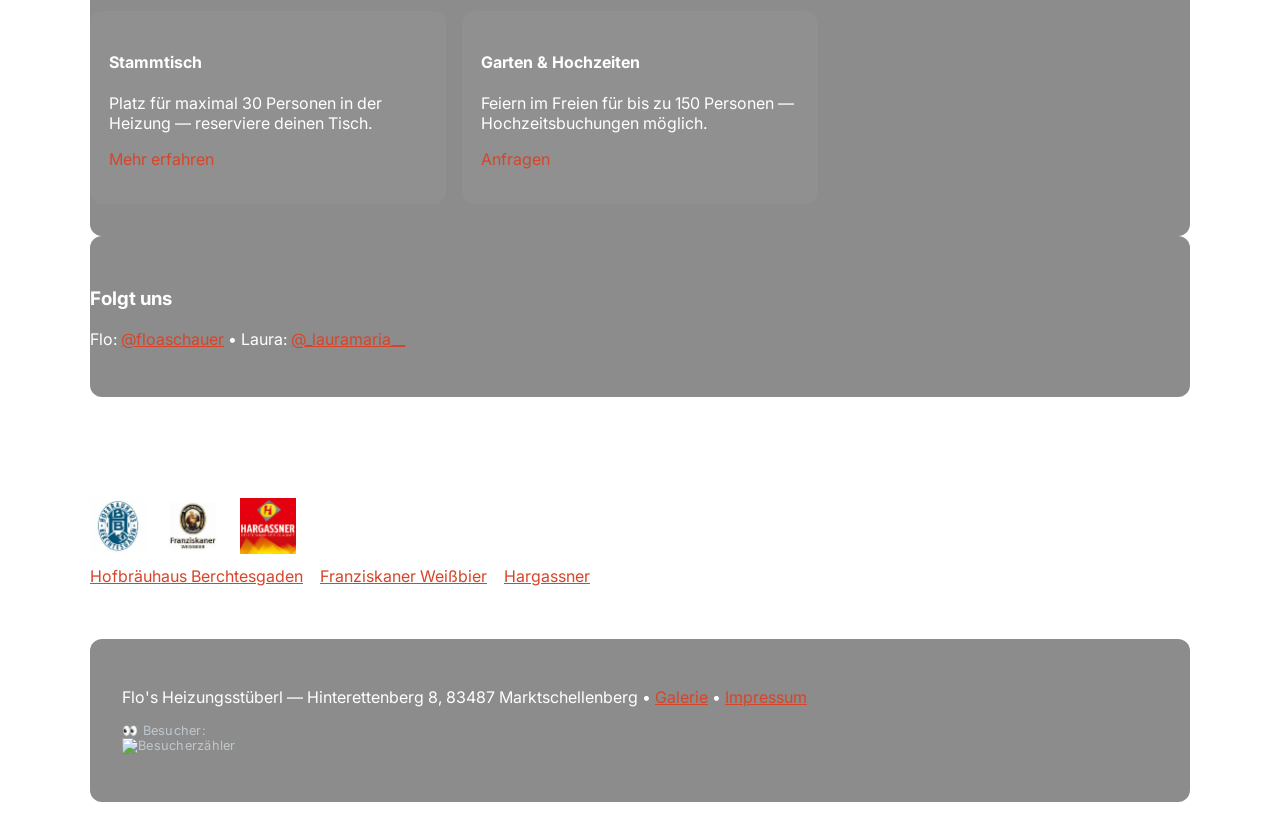
==== commit 1d101d47: "Fix visitor counter: switch to image-based hits.seeyoufarm badge (CORS-safe)" ====
--- a/index.html
+++ b/index.html
@@ -131,27 +131,11 @@
   <footer class="site-footer">
     <div class="wrap">
       <p>Flo's Heizungsstüberl — Hinterettenberg 8, 83487 Marktschellenberg • <a href="gallery.html">Galerie</a> • <a href="impressum.html">Impressum</a></p>
-      <p class="visit-counter">👀 Diese Seite wurde bereits <strong id="visit-count">…</strong> mal besucht</p>
+      <p class="visit-counter">👀 Besucher: <img src="https://hits.seeyoufarm.com/api/count/incr/badge.svg?url=https%3A%2F%2Fflos-heizungs-stueberl.github.io&count_bg=%23D6452A&title_bg=%23555555&icon=&icon_color=%23E7E7E7&title=Besuche&edge_flat=true" alt="Besucherzähler" style="vertical-align:middle;height:20px"></p>
     </div>
   </footer>
 
   <script>
-    // Visitor counter — increments once per browser session
-    (function(){
-      var countEl = document.getElementById('visit-count');
-      if(!countEl) return;
-      var api = 'https://api.counterapi.dev/v1/flos-heizungs-stueberl/homepage/';
-      var alreadyCounted = sessionStorage.getItem('visited');
-      var endpoint = alreadyCounted ? 'get' : 'up';
-      fetch(api + endpoint)
-        .then(function(r){ return r.ok ? r.json() : Promise.reject(); })
-        .then(function(d){
-          countEl.textContent = (d.count || 0).toLocaleString('de-DE');
-          if(!alreadyCounted) sessionStorage.setItem('visited','1');
-        })
-        .catch(function(){ countEl.textContent = '–'; });
-    })();
-
     document.addEventListener('DOMContentLoaded', function(){
       document.querySelectorAll('img[loading="lazy"]').forEach(function(img){
         img.addEventListener('load', function(){ img.classList.add('loaded'); });
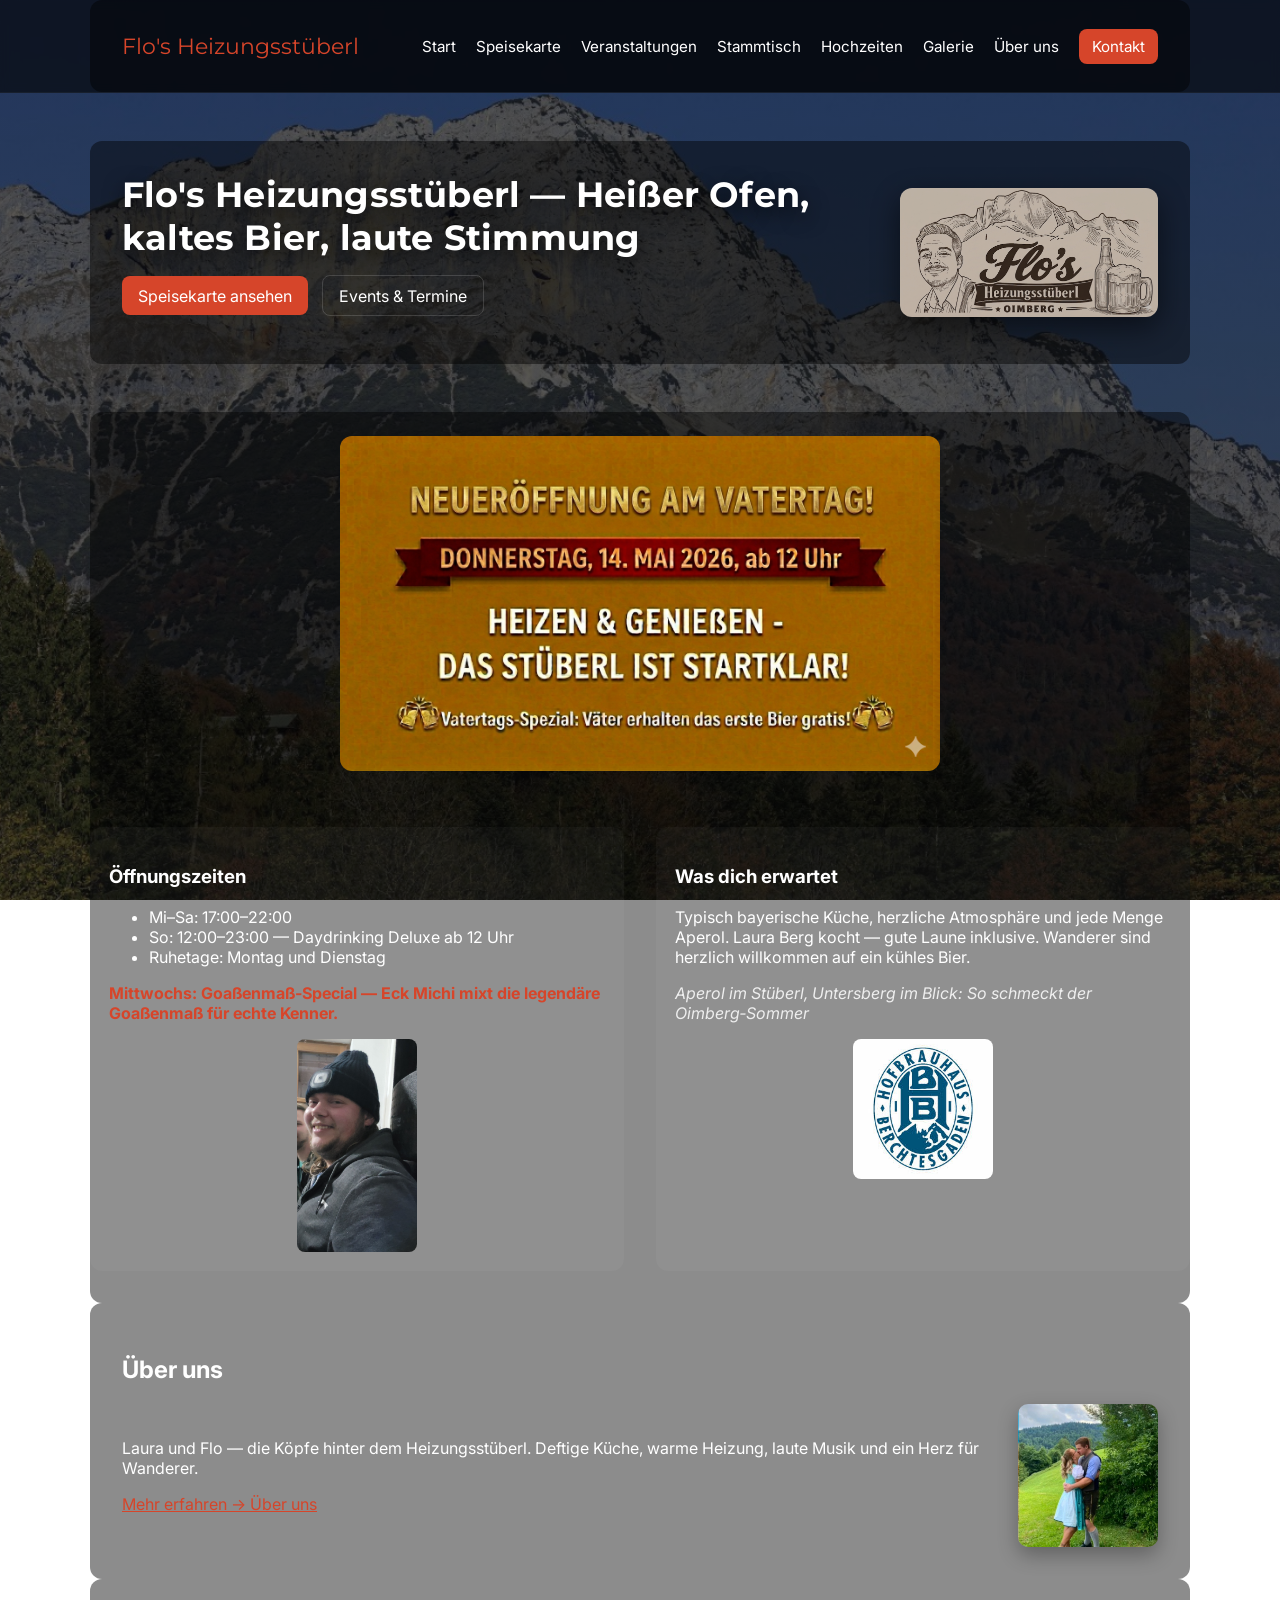
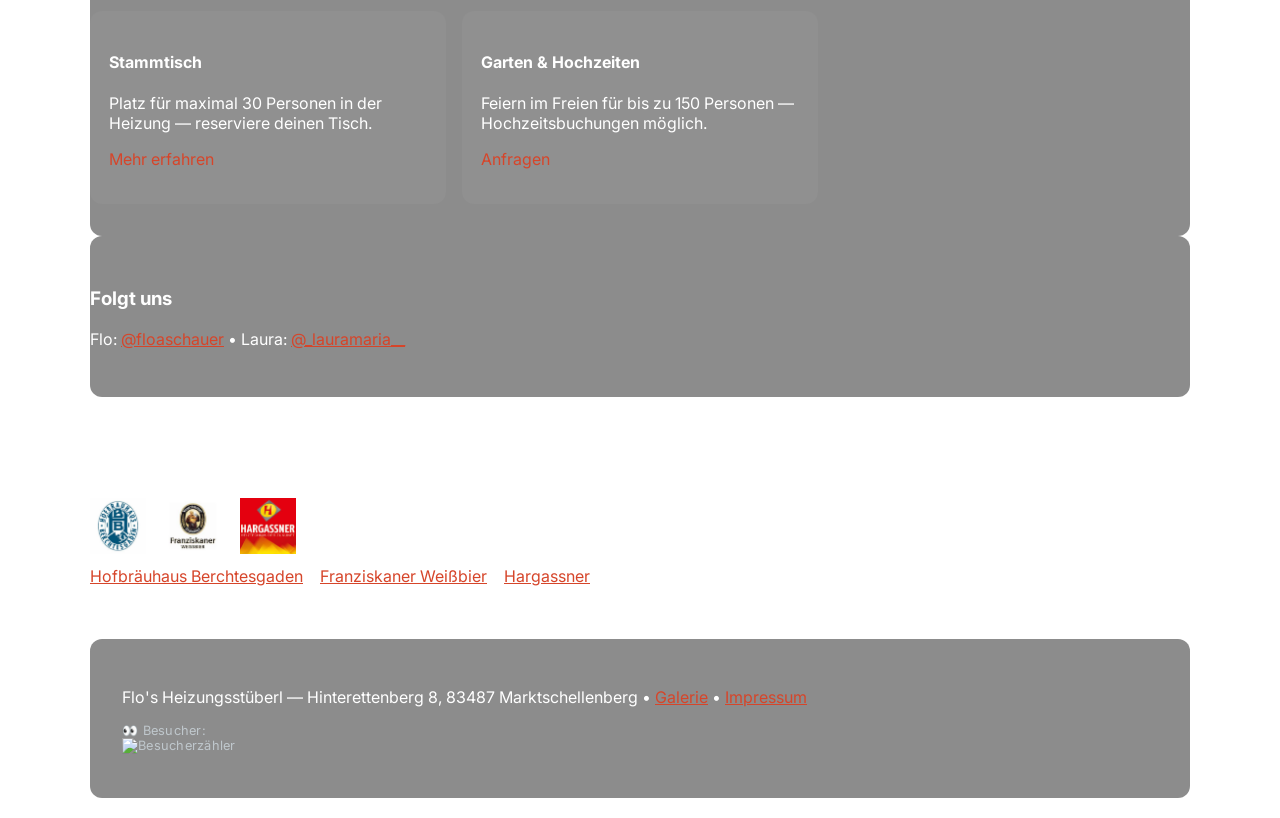
==== commit 8d813133: "Fix visitor counter: switch to visitor-badge.laobi.icu (hits.seeyoufarm.com is dead)" ====
--- a/index.html
+++ b/index.html
@@ -131,7 +131,7 @@
   <footer class="site-footer">
     <div class="wrap">
       <p>Flo's Heizungsstüberl — Hinterettenberg 8, 83487 Marktschellenberg • <a href="gallery.html">Galerie</a> • <a href="impressum.html">Impressum</a></p>
-      <p class="visit-counter">👀 Besucher: <img src="https://hits.seeyoufarm.com/api/count/incr/badge.svg?url=https%3A%2F%2Fflos-heizungs-stueberl.github.io&count_bg=%23D6452A&title_bg=%23555555&icon=&icon_color=%23E7E7E7&title=Besuche&edge_flat=true" alt="Besucherzähler" style="vertical-align:middle;height:20px"></p>
+      <p class="visit-counter">👀 Besucher: <img src="https://visitor-badge.laobi.icu/badge?page_id=flos-heizungs-stueberl.homepage" alt="Besucherzähler" style="vertical-align:middle"></p>
     </div>
   </footer>
 
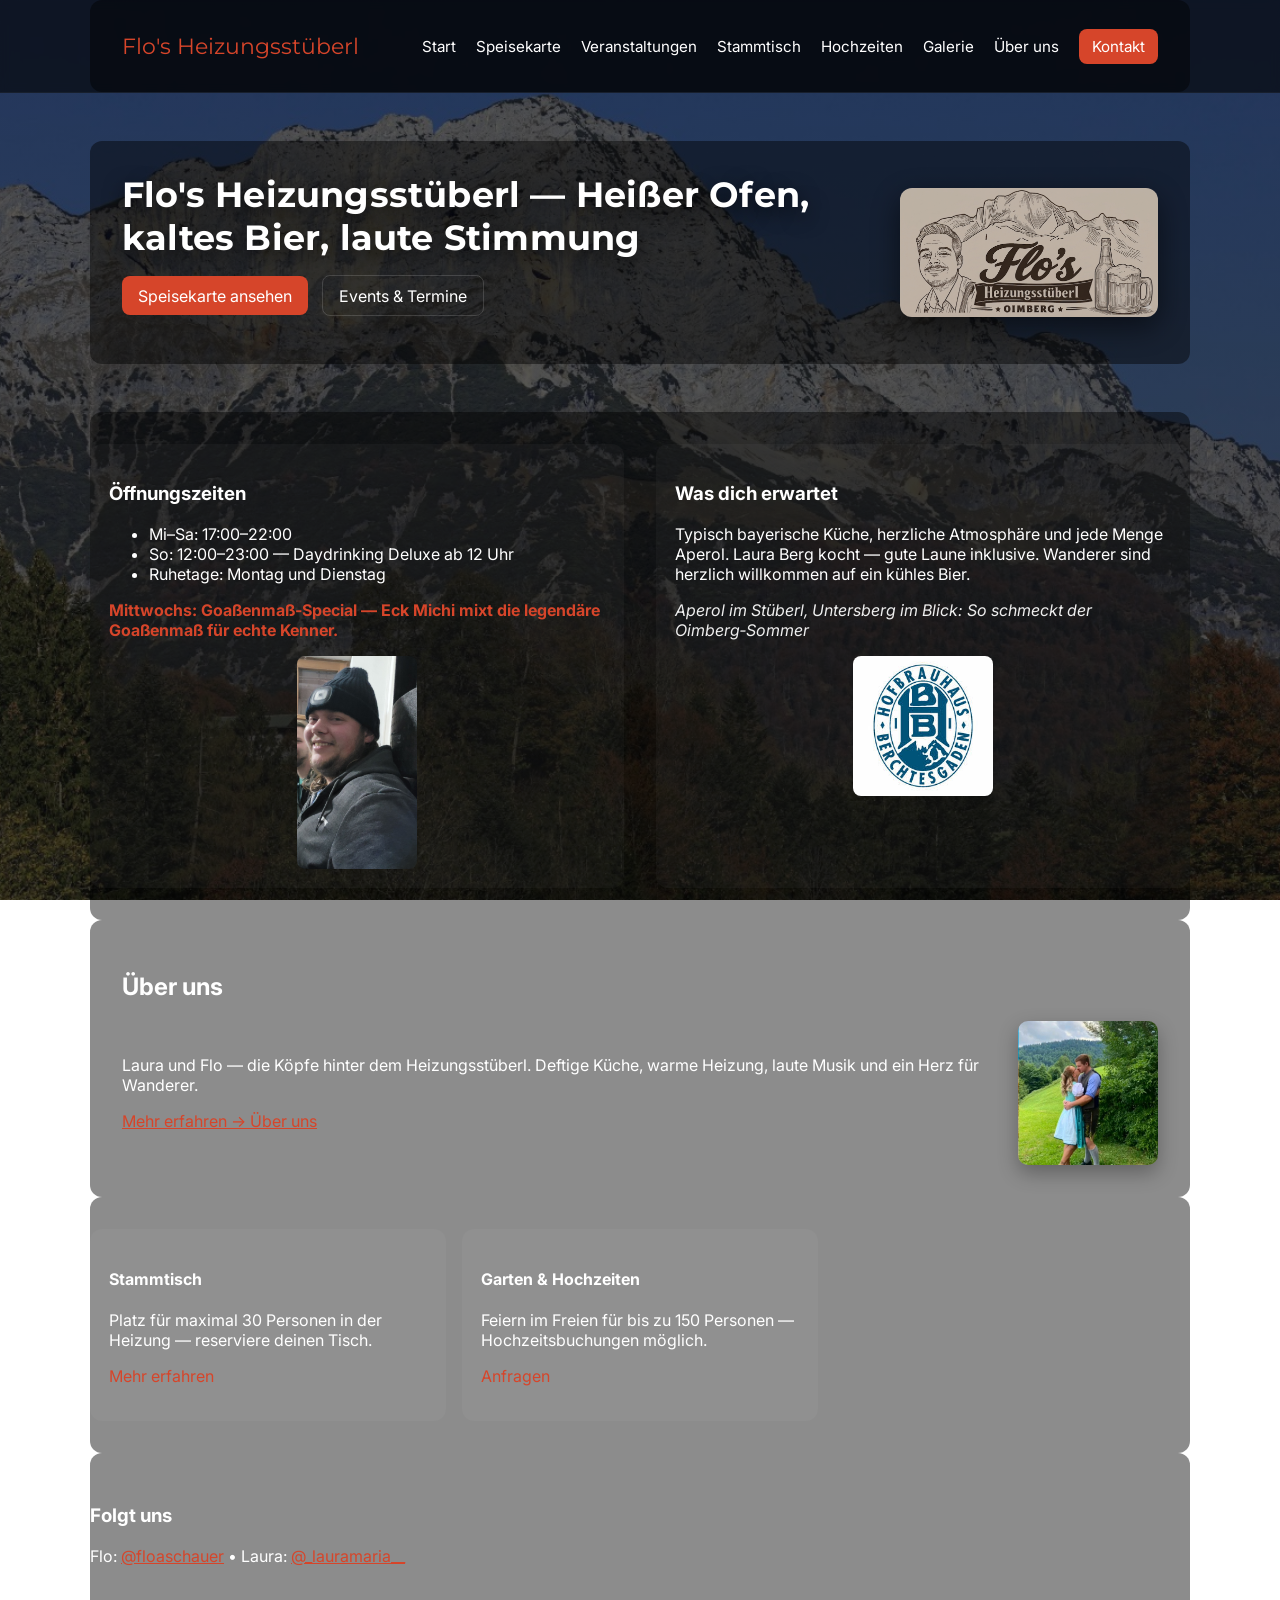
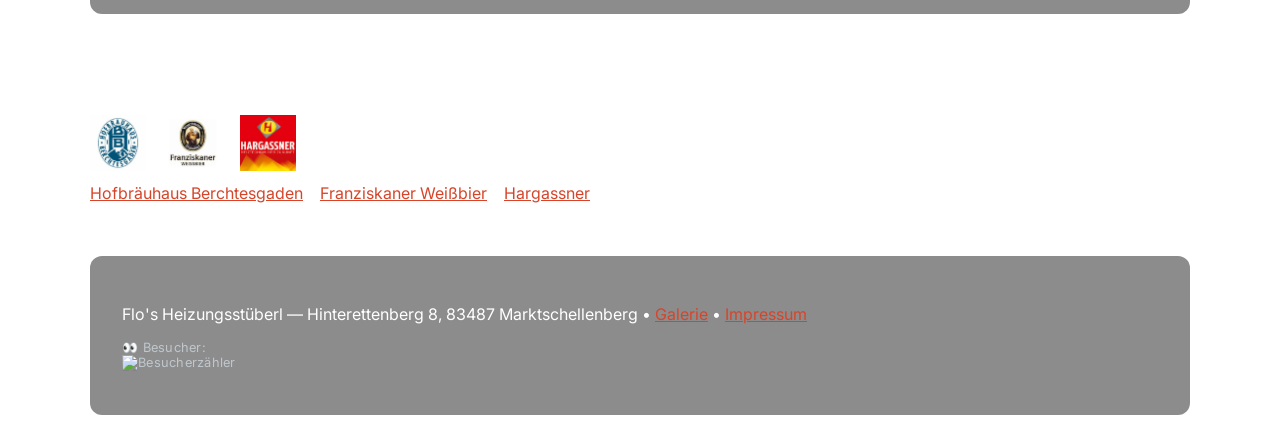
==== commit 444bec91: "update gallery" ====
--- a/index.html
+++ b/index.html
@@ -45,12 +45,12 @@
       </div>
     </section>
 
-    <section class="wrap" style="text-align:center;padding-top:1.5rem;padding-bottom:1.5rem">
+    <!-- <section class="wrap" style="text-align:center;padding-top:1.5rem;padding-bottom:1.5rem">
       <center>
       <img src="Bilder/Neueroeffnung.png" alt="Neueröffnung am Vatertag" style="width:100%;max-width:600px;border-radius:12px">
       </center>
     </section>
-
+	-->
     <section class="info wrap">
       <div class="col">
         <h3>Öffnungszeiten</h3>
